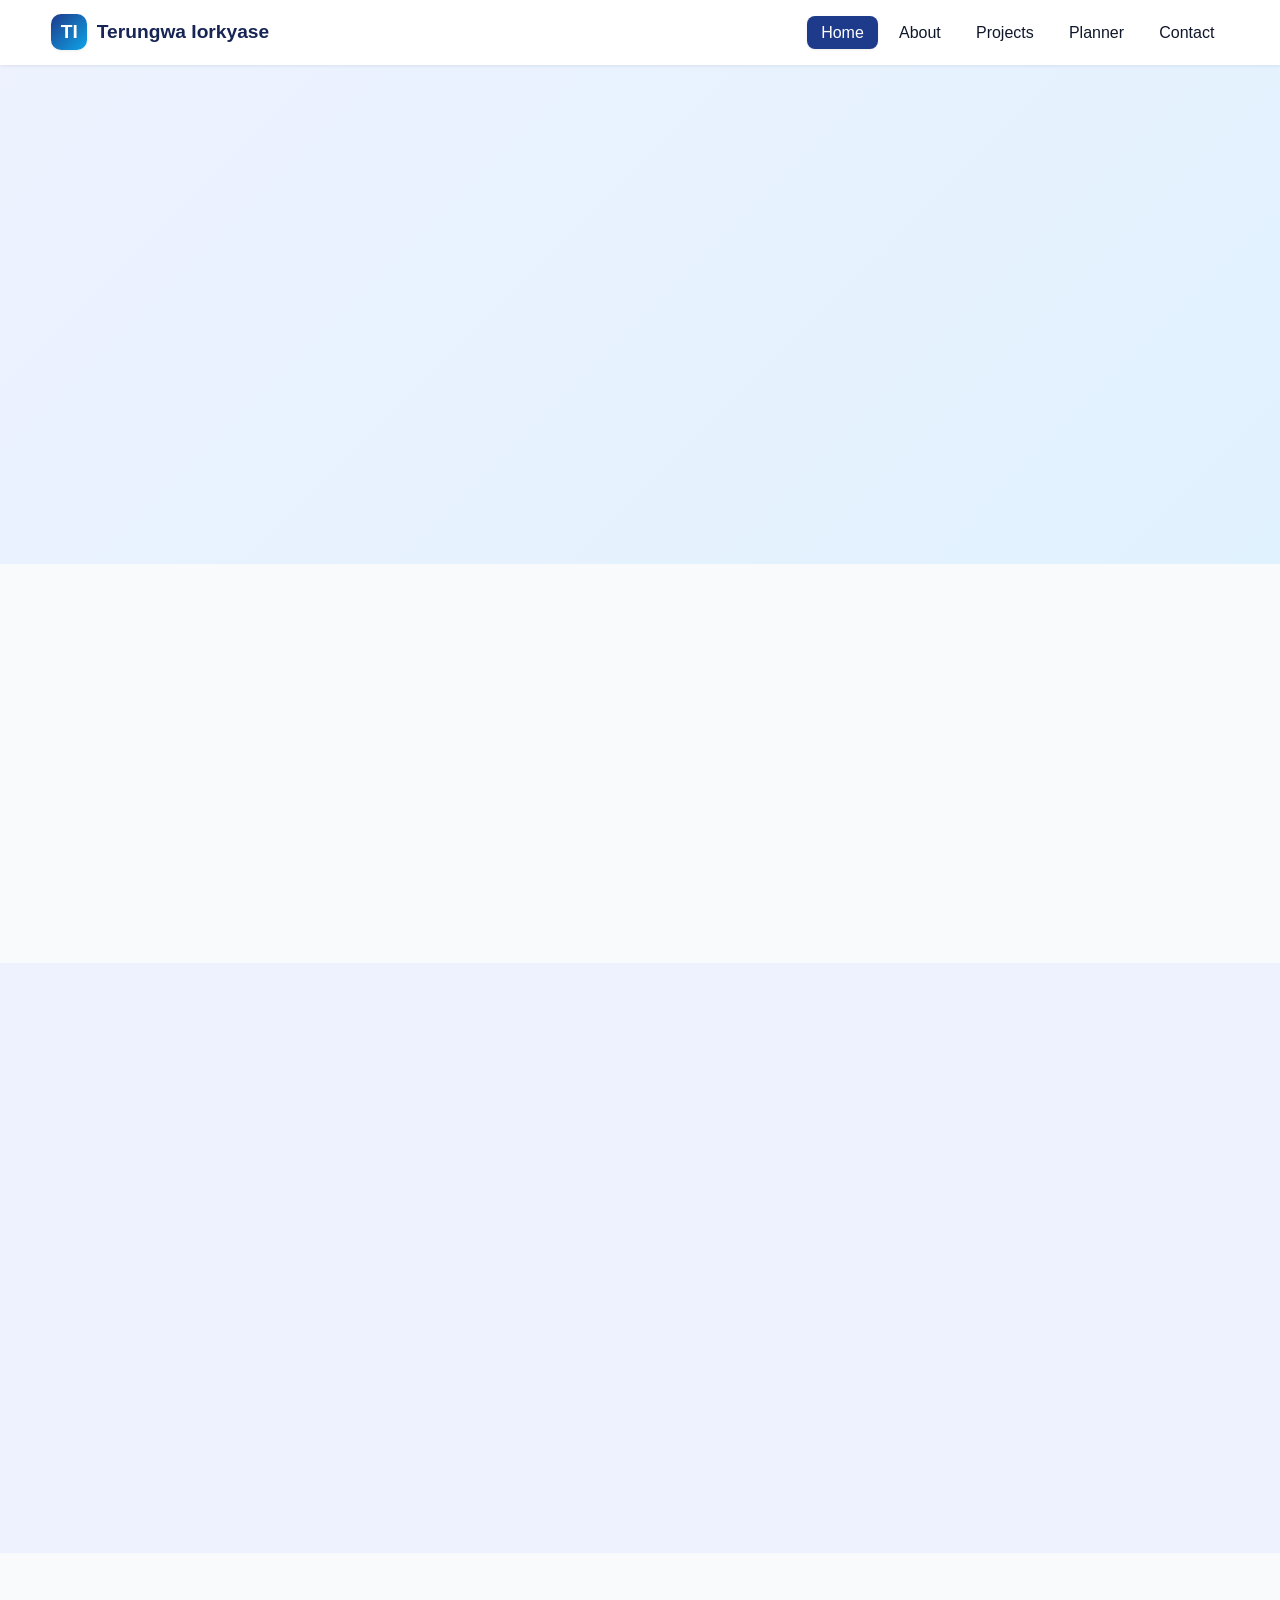
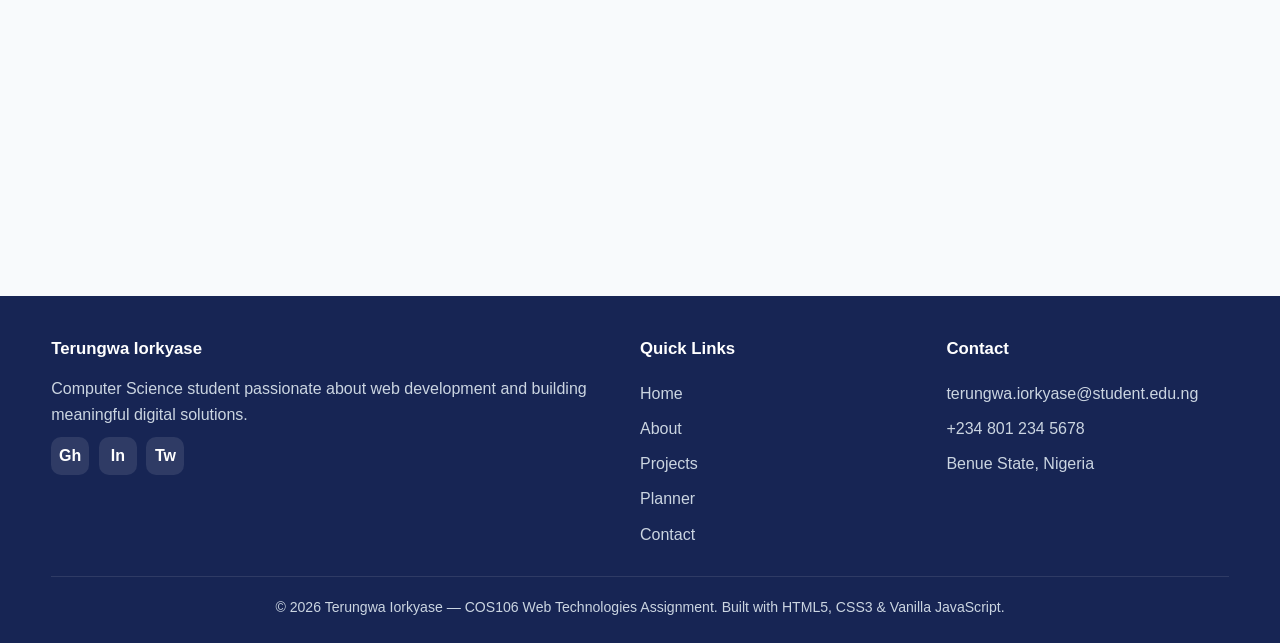
==== index.html @ dc90dcbd "Create homepage layout" ====
<!DOCTYPE html>
<html lang="en">
<head>
  <meta charset="UTF-8" />
  <meta name="viewport" content="width=device-width, initial-scale=1.0" />
  <meta name="description" content="Student Portfolio of Terungwa Iorkyase - Computer Science student, COS106 Web Technologies." />
  <title>Terungwa Iorkyase | Student Portfolio</title>
  <link rel="stylesheet" href="css/style.css" />
</head>
<body>

  <!-- ===== Site Header & Navigation ===== -->
  <header class="site-header">
    <div class="container">
      <nav class="nav" aria-label="Main navigation">
        <a href="index.html" class="brand">
          <span class="logo-dot">TI</span>
          <span>Terungwa Iorkyase</span>
        </a>
        <button class="nav-toggle" aria-label="Toggle navigation" aria-expanded="false">
          <span></span><span></span><span></span>
        </button>
        <ul class="nav-links" id="navLinks">
          <li><a href="index.html" class="active">Home</a></li>
          <li><a href="about.html">About</a></li>
          <li><a href="projects.html">Projects</a></li>
          <li><a href="planner.html">Planner</a></li>
          <li><a href="contact.html">Contact</a></li>
        </ul>
      </nav>
    </div>
  </header>

  <main>

    <!-- ===== Hero Section ===== -->
    <section class="hero">
      <div class="container">
        <div class="hero-blob"></div>
        <div class="hero-grid">

          <!-- Hero Text -->
          <div class="hero-text fade-in">
            <span class="role">Computer Science Student &bull; COS106 Web Technologies</span>
            <h1>Hi, I'm Terungwa Iorkyase</h1>
            <p>
              A dedicated Computer Science student with a passion for web development
              and problem-solving. I am committed to building clean, accessible
              digital experiences and growing my skills one line of code at a time.
            </p>
            <div class="hero-actions">
              <a href="projects.html" class="btn btn-primary">View Projects</a>
              <a href="contact.html" class="btn btn-outline">Get in Touch</a>
            </div>
            <!-- Skills chips preview -->
            <div class="skills-preview">
              <span class="chip">HTML5</span>
              <span class="chip">CSS3</span>
              <span class="chip">JavaScript</span>
              <span class="chip">Python</span>
              <span class="chip">C Programming</span>
              <span class="chip">MS Office</span>
            </div>
          </div>

          <!-- Hero Photo -->
          <div class="hero-photo fade-in">
            <div class="photo-frame">
              <!--
                PHOTO INSTRUCTION:
                Copy your photo (IMG-20260718-WA0040.jpg) into the images/ folder
                and rename it to student.jpeg to display it here.
              -->
              <img src="images/student.jpeg" alt="Portrait photograph of Terungwa Iorkyase" />
            </div>
          </div>

        </div>
      </div>
    </section>

    <!-- ===== Academic Statistics ===== -->
    <section class="section">
      <div class="container">
        <h2 class="section-title fade-in">Academic Snapshot</h2>
        <p class="section-subtitle fade-in">A quick look at my academic progress</p>
        <div class="stats-grid">
          <article class="stat-card fade-in">
            <span class="stat-num">200</span>
            <span class="stat-label">Current Level</span>
          </article>
          <article class="stat-card fade-in">
            <span class="stat-num">3</span>
            <span class="stat-label">Sample Projects</span>
          </article>
          <article class="stat-card fade-in">
            <span class="stat-num">2</span>
            <span class="stat-label">Years of Study</span>
          </article>
          <article class="stat-card fade-in">
            <span class="stat-num">A</span>
            <span class="stat-label">COS106 Target Grade</span>
          </article>
        </div>
      </div>
    </section>

    <!-- ===== Featured Sample Project ===== -->
    <section class="section" style="background:#eef2ff;">
      <div class="container">
        <h2 class="section-title fade-in">Featured Sample Project</h2>
        <p class="section-subtitle fade-in">A sample project built to demonstrate my web development skills</p>
        <article class="featured fade-in">
          <img src="images/course-planner.jpeg" alt="Course Planner screenshot" />
          <div>
            <h3>Course Planner</h3>
            <p>
              A sample web-based system designed to allow students to organize their courses,
              assignments, and study schedules. The system
            </p>
              calculates totals, grade points and prints a clean result summary.
              Built as a learning project using only HTML, CSS and JavaScript.
            </p>
            <div class="tech-tags">
              <span>HTML5</span><span>CSS3</span><span>JavaScript</span>
            </div>
            <div class="project-actions">
              <a href="#" class="btn btn-primary">Live Demo</a>
              <a href="#" class="btn btn-outline">GitHub</a>
            </div>
          </div>
        </article>
      </div>
    </section>

    <!-- ===== Inspirational Quote ===== -->
    <section class="section">
      <div class="container">
        <blockquote class="quote fade-in">
          <p>The best way to predict the future is to create it.</p>
          <span>- Abraham Lincoln</span>
        </blockquote>
      </div>
    </section>

  </main>

  <!-- ===== Footer ===== -->
  <footer class="site-footer">
    <div class="container">
      <div class="footer-grid">
        <div class="footer-col">
          <h4>Terungwa Iorkyase</h4>
          <p>Computer Science student passionate about web development and building meaningful digital solutions.</p>
          <div class="social-links">
            <a href="#" aria-label="GitHub">Gh</a>
            <a href="#" aria-label="LinkedIn">In</a>
            <a href="#" aria-label="Twitter">Tw</a>
          </div>
        </div>
        <div class="footer-col">
          <h4>Quick Links</h4>
          <a href="index.html">Home</a>
          <a href="about.html">About</a>
          <a href="projects.html">Projects</a>
          <a href="planner.html">Planner</a>
          <a href="contact.html">Contact</a>
        </div>
        <div class="footer-col">
          <h4>Contact</h4>
          <a href="mailto:terungwa.iorkyase@student.edu.ng">terungwa.iorkyase@student.edu.ng</a>
          <a href="tel:+2348012345678">+234 801 234 5678</a>
          <a href="#">Benue State, Nigeria</a>
        </div>
      </div>
      <div class="footer-bottom">
        &copy; 2026 Terungwa Iorkyase &mdash; COS106 Web Technologies Assignment.
        Built with HTML5, CSS3 &amp; Vanilla JavaScript.
      </div>
    </div>
  </footer>

  <button class="back-top" aria-label="Back to top">&uarr;</button>
  <script src="js/animation.js"></script>
</body>
</html>
---- css/style.css ----
/* =========================================================
   Student Portfolio & Academic Management - Stylesheet
   COS106 Web Technologies Practical Assignment
   Mobile-first | Flexbox | Grid | CSS Variables
   ========================================================= */

/* ---------- CSS Variables ---------- */
:root {
  --primary: #1e3a8a;
  --primary-dark: #172554;
  --primary-light: #3b82f6;
  --secondary: #0ea5e9;
  --accent: #f59e0b;
  --success: #16a34a;
  --warning: #f59e0b;
  --error: #dc2626;
  --bg: #f8fafc;
  --surface: #ffffff;
  --text: #0f172a;
  --text-muted: #64748b;
  --border: #e2e8f0;
  --shadow-sm: 0 1px 3px rgba(15, 23, 42, 0.08);
  --shadow-md: 0 4px 12px rgba(15, 23, 42, 0.10);
  --shadow-lg: 0 12px 32px rgba(15, 23, 42, 0.14);
  --radius-sm: 8px;
  --radius-md: 14px;
  --radius-lg: 22px;
  --transition: 0.3s ease;
  --font: "Segoe UI", Tahoma, Arial, sans-serif;
  --max-width: 1180px;
}

/* ---------- Reset ---------- */
* {
  margin: 0;
  padding: 0;
  box-sizing: border-box;
}

html {
  scroll-behavior: smooth;
}

body {
  font-family: var(--font);
  color: var(--text);
  background: var(--bg);
  line-height: 1.6;
  overflow-x: hidden;
}

a {
  text-decoration: none;
  color: inherit;
}

ul {
  list-style: none;
}

img {
  max-width: 100%;
  display: block;
}

/* ---------- Layout helpers ---------- */
.container {
  width: 92%;
  max-width: var(--max-width);
  margin: 0 auto;
}

.section {
  padding: 4rem 0;
}

.section-title {
  font-size: 1.9rem;
  color: var(--primary-dark);
  text-align: center;
  margin-bottom: 0.5rem;
  position: relative;
}

.section-subtitle {
  text-align: center;
  color: var(--text-muted);
  margin-bottom: 2.5rem;
}

.section-title::after {
  content: "";
  display: block;
  width: 60px;
  height: 4px;
  background: var(--accent);
  margin: 0.6rem auto 0;
  border-radius: 4px;
}

/* ---------- Header & Navigation ---------- */
.site-header {
  position: sticky;
  top: 0;
  z-index: 100;
  background: rgba(255, 255, 255, 0.92);
  backdrop-filter: blur(10px);
  box-shadow: var(--shadow-sm);
}

.nav {
  display: flex;
  align-items: center;
  justify-content: space-between;
  padding: 0.9rem 0;
}

.brand {
  display: flex;
  align-items: center;
  gap: 0.6rem;
  font-weight: 700;
  font-size: 1.2rem;
  color: var(--primary-dark);
}

.brand .logo-dot {
  width: 36px;
  height: 36px;
  border-radius: 10px;
  background: linear-gradient(135deg, var(--primary), var(--secondary));
  display: grid;
  place-items: center;
  color: #fff;
  font-weight: 800;
  box-shadow: var(--shadow-sm);
}

.nav-links {
  display: flex;
  gap: 0.4rem;
  align-items: center;
}

.nav-links a {
  padding: 0.5rem 0.9rem;
  border-radius: var(--radius-sm);
  font-weight: 500;
  color: var(--text);
  transition: var(--transition);
}

.nav-links a:hover {
  background: var(--primary);
  color: #fff;
}

.nav-links a.active {
  background: var(--primary);
  color: #fff;
  box-shadow: var(--shadow-sm);
}

.nav-toggle {
  display: none;
  flex-direction: column;
  gap: 5px;
  background: none;
  border: none;
  cursor: pointer;
  padding: 6px;
}

.nav-toggle span {
  width: 26px;
  height: 3px;
  background: var(--primary-dark);
  border-radius: 3px;
  transition: var(--transition);
}

/* ---------- Buttons ---------- */
.btn {
  display: inline-flex;
  align-items: center;
  gap: 0.5rem;
  padding: 0.75rem 1.4rem;
  border-radius: var(--radius-sm);
  font-weight: 600;
  border: 2px solid transparent;
  cursor: pointer;
  transition: var(--transition);
  font-size: 0.95rem;
}

.btn-primary {
  background: var(--primary);
  color: #fff;
  box-shadow: var(--shadow-sm);
}

.btn-primary:hover {
  background: var(--primary-dark);
  transform: translateY(-2px);
  box-shadow: var(--shadow-md);
}

.btn-outline {
  background: transparent;
  border-color: var(--primary);
  color: var(--primary);
}

.btn-outline:hover {
  background: var(--primary);
  color: #fff;
  transform: translateY(-2px);
}

.btn-accent {
  background: var(--accent);
  color: #fff;
}

.btn-accent:hover {
  background: #d97706;
  transform: translateY(-2px);
}

.btn-ghost {
  background: transparent;
  color: var(--text-muted);
  border-color: var(--border);
}

.btn-ghost:hover {
  background: var(--surface);
  color: var(--primary);
}

/* ---------- Hero ---------- */
.hero {
  position: relative;
  padding: 4rem 0 3rem;
  background: linear-gradient(135deg, #eef2ff 0%, #e0f2fe 100%);
  overflow: hidden;
}

.hero-grid {
  display: grid;
  grid-template-columns: 1fr;
  gap: 2.5rem;
  align-items: center;
}

.hero-text h1 {
  font-size: 2.4rem;
  line-height: 1.15;
  color: var(--primary-dark);
  margin-bottom: 0.6rem;
}

.hero-text .role {
  color: var(--secondary);
  font-weight: 600;
  font-size: 1.05rem;
  margin-bottom: 1rem;
  display: inline-block;
}

.hero-text p {
  color: var(--text-muted);
  margin-bottom: 1.6rem;
  max-width: 540px;
}

.hero-actions {
  display: flex;
  gap: 0.8rem;
  flex-wrap: wrap;
}

.hero-photo {
  justify-self: center;
  position: relative;
}

.hero-photo .photo-frame {
  width: 280px;
  height: 320px;
  border-radius: var(--radius-lg);
  background: linear-gradient(135deg, var(--primary), var(--secondary));
  padding: 6px;
  box-shadow: var(--shadow-lg);
  transform: rotate(-3deg);
  transition: var(--transition);
}

.hero-photo .photo-frame:hover {
  transform: rotate(0deg) scale(1.02);
}

.hero-photo .photo-frame img {
  width: 100%;
  height: 100%;
  object-fit: cover;
  object-position: top center;
  border-radius: calc(var(--radius-lg) - 6px);
}

.hero-blob {
  position: absolute;
  width: 320px;
  height: 320px;
  background: radial-gradient(circle, rgba(14, 165, 233, 0.25), transparent 70%);
  top: -40px;
  right: -60px;
  z-index: -1;
  filter: blur(20px);
}

/* ---------- Skills preview ---------- */
.skills-preview {
  display: flex;
  flex-wrap: wrap;
  gap: 0.6rem;
  margin-top: 1.4rem;
}

.chip {
  background: var(--surface);
  padding: 0.4rem 0.9rem;
  border-radius: 999px;
  font-size: 0.85rem;
  font-weight: 500;
  color: var(--primary-dark);
  box-shadow: var(--shadow-sm);
  border: 1px solid var(--border);
}

/* ---------- Stats cards ---------- */
.stats-grid {
  display: grid;
  grid-template-columns: repeat(auto-fit, minmax(160px, 1fr));
  gap: 1.2rem;
}

.stat-card {
  background: var(--surface);
  padding: 1.6rem 1.2rem;
  border-radius: var(--radius-md);
  text-align: center;
  box-shadow: var(--shadow-sm);
  border: 1px solid var(--border);
  transition: var(--transition);
}

.stat-card:hover {
  transform: translateY(-4px);
  box-shadow: var(--shadow-md);
}

.stat-card .stat-num {
  font-size: 2.2rem;
  font-weight: 800;
  color: var(--primary);
  display: block;
}

.stat-card .stat-label {
  color: var(--text-muted);
  font-size: 0.9rem;
  margin-top: 0.3rem;
}

/* ---------- Featured project ---------- */
.featured {
  display: grid;
  grid-template-columns: 1fr;
  gap: 2rem;
  align-items: center;
  background: var(--surface);
  padding: 2rem;
  border-radius: var(--radius-lg);
  box-shadow: var(--shadow-md);
  border: 1px solid var(--border);
}

.featured img {
  border-radius: var(--radius-md);
  width: 100%;
  height: 240px;
  object-fit: cover;
}

.featured h3 {
  color: var(--primary-dark);
  margin-bottom: 0.6rem;
}

.featured p {
  color: var(--text-muted);
  margin-bottom: 1rem;
}

/* ---------- Quote ---------- */
.quote {
  text-align: center;
  padding: 3rem 1rem;
  background: linear-gradient(135deg, var(--primary-dark), var(--primary));
  color: #fff;
  border-radius: var(--radius-lg);
  position: relative;
  overflow: hidden;
}

.quote::before {
  content: "\201C";
  position: absolute;
  top: -20px;
  left: 20px;
  font-size: 9rem;
  opacity: 0.15;
  font-family: Georgia, serif;
}

.quote p {
  font-size: 1.3rem;
  font-style: italic;
  max-width: 700px;
  margin: 0 auto 0.8rem;
}

.quote span {
  display: block;
  font-weight: 600;
  opacity: 0.85;
}

/* ---------- About page ---------- */
.about-grid {
  display: grid;
  grid-template-columns: 1fr;
  gap: 2rem;
}

.bio-card {
  background: var(--surface);
  padding: 2rem;
  border-radius: var(--radius-md);
  box-shadow: var(--shadow-sm);
  border: 1px solid var(--border);
}

.bio-card h3 {
  color: var(--primary-dark);
  margin-bottom: 0.8rem;
}

.bio-card p {
  color: var(--text-muted);
  margin-bottom: 0.8rem;
}

/* About profile photo */
.about-profile-photo {
  width: 180px;
  height: 200px;
  border-radius: var(--radius-md);
  overflow: hidden;
  margin: 0 auto 1.5rem;
  border: 4px solid var(--primary-light);
  box-shadow: var(--shadow-md);
}

.about-profile-photo img {
  width: 100%;
  height: 100%;
  object-fit: cover;
  object-position: top center;
}

/* Skills progress bars */
.skill {
  margin-bottom: 1rem;
}

.skill-head {
  display: flex;
  justify-content: space-between;
  margin-bottom: 0.35rem;
  font-weight: 500;
  font-size: 0.92rem;
}

.bar {
  height: 10px;
  background: var(--border);
  border-radius: 999px;
  overflow: hidden;
}

.bar-fill {
  height: 100%;
  background: linear-gradient(90deg, var(--primary), var(--secondary));
  border-radius: 999px;
  width: 0;
  transition: width 1.2s ease;
}

/* Timeline */
.timeline {
  position: relative;
  margin-top: 1.5rem;
  padding-left: 1.5rem;
  border-left: 3px solid var(--primary-light);
}

.timeline-item {
  position: relative;
  padding: 0 0 1.5rem 1.2rem;
}

.timeline-item::before {
  content: "";
  position: absolute;
  left: -1.65rem;
  top: 4px;
  width: 14px;
  height: 14px;
  background: var(--accent);
  border: 3px solid var(--surface);
  border-radius: 50%;
  box-shadow: var(--shadow-sm);
}

.timeline-item .year {
  font-weight: 700;
  color: var(--primary);
  font-size: 0.9rem;
}

.timeline-item h4 {
  margin: 0.2rem 0 0.3rem;
  color: var(--primary-dark);
}

.timeline-item p {
  color: var(--text-muted);
  font-size: 0.92rem;
}

/* Hobbies / interests lists */
.two-col {
  display: grid;
  grid-template-columns: 1fr;
  gap: 1.5rem;
}

.list-card {
  background: var(--surface);
  padding: 1.5rem;
  border-radius: var(--radius-md);
  box-shadow: var(--shadow-sm);
  border: 1px solid var(--border);
}

.list-card h3 {
  color: var(--primary-dark);
  margin-bottom: 0.8rem;
  font-size: 1.1rem;
}

.list-card ul li {
  padding: 0.4rem 0;
  color: var(--text-muted);
  border-bottom: 1px dashed var(--border);
  display: flex;
  align-items: center;
  gap: 0.5rem;
}

.list-card ul li:last-child {
  border-bottom: none;
}

.list-card ul li::before {
  content: "\25B8";
  color: var(--accent);
  font-weight: 800;
}

/* Table */
.table-wrap {
  overflow-x: auto;
  border-radius: var(--radius-md);
  box-shadow: var(--shadow-sm);
}

table {
  width: 100%;
  border-collapse: collapse;
  background: var(--surface);
}

th,
td {
  padding: 0.85rem 1rem;
  text-align: left;
  border-bottom: 1px solid var(--border);
}

th {
  background: var(--primary);
  color: #fff;
  font-weight: 600;
}

tr:hover td {
  background: #f1f5f9;
}

/* ---------- Projects page ---------- */
.projects-grid {
  display: grid;
  grid-template-columns: repeat(auto-fit, minmax(280px, 1fr));
  gap: 1.6rem;
}

.project-card {
  background: var(--surface);
  border-radius: var(--radius-md);
  overflow: hidden;
  box-shadow: var(--shadow-sm);
  border: 1px solid var(--border);
  transition: var(--transition);
  display: flex;
  flex-direction: column;
}

.project-card:hover {
  transform: translateY(-6px);
  box-shadow: var(--shadow-lg);
}

.project-card .thumb {
  height: 180px;
  overflow: hidden;
}

.project-card .thumb img {
  width: 100%;
  height: 100%;
  object-fit: cover;
  transition: transform 0.5s ease;
}

.project-card:hover .thumb img {
  transform: scale(1.08);
}

.project-card .body {
  padding: 1.2rem;
  display: flex;
  flex-direction: column;
  flex: 1;
}

.project-card h3 {
  color: var(--primary-dark);
  margin-bottom: 0.5rem;
}

.project-card p {
  color: var(--text-muted);
  font-size: 0.93rem;
  margin-bottom: 0.9rem;
  flex: 1;
}

/* Sample project badge */
.sample-badge {
  display: inline-block;
  background: #fef3c7;
  color: #b45309;
  font-size: 0.72rem;
  font-weight: 700;
  padding: 0.2rem 0.6rem;
  border-radius: 999px;
  margin-bottom: 0.5rem;
  text-transform: uppercase;
  letter-spacing: 0.05em;
}

.tech-tags {
  display: flex;
  flex-wrap: wrap;
  gap: 0.4rem;
  margin-bottom: 1rem;
}

.tech-tags span {
  background: #eef2ff;
  color: var(--primary);
  padding: 0.25rem 0.7rem;
  border-radius: 999px;
  font-size: 0.78rem;
  font-weight: 500;
}

.project-actions {
  display: flex;
  gap: 0.6rem;
}

.project-actions .btn {
  padding: 0.5rem 1rem;
  font-size: 0.85rem;
  flex: 1;
  justify-content: center;
}

/* ---------- Planner page ---------- */
.planner-stats {
  display: grid;
  grid-template-columns: repeat(auto-fit, minmax(140px, 1fr));
  gap: 1rem;
  margin-bottom: 2rem;
}

.planner-stat {
  background: var(--surface);
  padding: 1.2rem;
  border-radius: var(--radius-md);
  text-align: center;
  box-shadow: var(--shadow-sm);
  border: 1px solid var(--border);
}

.planner-stat .num {
  font-size: 2rem;
  font-weight: 800;
  color: var(--primary);
}

.planner-stat.pending .num {
  color: var(--warning);
}

.planner-stat.done .num {
  color: var(--success);
}

.planner-stat .label {
  color: var(--text-muted);
  font-size: 0.88rem;
}

.planner-form {
  display: flex;
  gap: 0.6rem;
  margin-bottom: 1.5rem;
  flex-wrap: wrap;
}

.planner-form input {
  flex: 1;
  min-width: 220px;
  padding: 0.75rem 1rem;
  border: 2px solid var(--border);
  border-radius: var(--radius-sm);
  font-size: 0.95rem;
  transition: var(--transition);
}

.planner-form input:focus {
  outline: none;
  border-color: var(--primary);
}

.planner-form select {
  padding: 0.75rem 1rem;
  border: 2px solid var(--border);
  border-radius: var(--radius-sm);
  background: var(--surface);
  font-size: 0.95rem;
  cursor: pointer;
}

.task-list {
  display: flex;
  flex-direction: column;
  gap: 0.7rem;
}

.task-item {
  display: flex;
  align-items: center;
  gap: 0.8rem;
  background: var(--surface);
  padding: 0.9rem 1.1rem;
  border-radius: var(--radius-sm);
  box-shadow: var(--shadow-sm);
  border: 1px solid var(--border);
  transition: var(--transition);
  animation: slideIn 0.3s ease;
}

.task-item:hover {
  box-shadow: var(--shadow-md);
}

.task-item input[type="checkbox"] {
  width: 20px;
  height: 20px;
  cursor: pointer;
  accent-color: var(--primary);
}

.task-item .task-text {
  flex: 1;
  font-size: 0.95rem;
}

.task-item.completed .task-text {
  text-decoration: line-through;
  color: var(--text-muted);
}

.task-item .priority-tag {
  font-size: 0.75rem;
  padding: 0.2rem 0.6rem;
  border-radius: 999px;
  font-weight: 600;
}

.priority-tag.high {
  background: #fee2e2;
  color: var(--error);
}

.priority-tag.medium {
  background: #fef3c7;
  color: #b45309;
}

.priority-tag.low {
  background: #dcfce7;
  color: var(--success);
}

.task-item .delete-btn {
  background: transparent;
  border: none;
  color: var(--error);
  cursor: pointer;
  font-size: 1.1rem;
  padding: 0.2rem 0.5rem;
  border-radius: var(--radius-sm);
  transition: var(--transition);
}

.task-item .delete-btn:hover {
  background: #fee2e2;
}

.empty-state {
  text-align: center;
  padding: 3rem 1rem;
  color: var(--text-muted);
}

.empty-state .icon {
  font-size: 3rem;
  margin-bottom: 0.8rem;
}

/* ---------- Contact page ---------- */
.contact-grid {
  display: grid;
  grid-template-columns: 1fr;
  gap: 2rem;
}

.contact-info {
  background: linear-gradient(135deg, var(--primary-dark), var(--primary));
  color: #fff;
  padding: 2rem;
  border-radius: var(--radius-md);
}

.contact-info h3 {
  margin-bottom: 1rem;
  font-size: 1.3rem;
}

.contact-info p {
  opacity: 0.9;
  margin-bottom: 1.4rem;
}

.contact-info ul li {
  padding: 0.6rem 0;
  display: flex;
  align-items: center;
  gap: 0.7rem;
  border-bottom: 1px solid rgba(255, 255, 255, 0.15);
}

.contact-info ul li:last-child {
  border-bottom: none;
}

.contact-info .ic {
  width: 32px;
  height: 32px;
  border-radius: 8px;
  background: rgba(255, 255, 255, 0.15);
  display: grid;
  place-items: center;
  font-weight: 700;
}

.contact-form {
  background: var(--surface);
  padding: 2rem;
  border-radius: var(--radius-md);
  box-shadow: var(--shadow-sm);
  border: 1px solid var(--border);
}

.form-group {
  margin-bottom: 1.1rem;
}

.form-group label {
  display: block;
  margin-bottom: 0.4rem;
  font-weight: 500;
  font-size: 0.92rem;
  color: var(--text);
}

.form-group input,
.form-group textarea,
.form-group select {
  width: 100%;
  padding: 0.75rem 1rem;
  border: 2px solid var(--border);
  border-radius: var(--radius-sm);
  font-size: 0.95rem;
  font-family: var(--font);
  transition: var(--transition);
}

.form-group input:focus,
.form-group textarea:focus {
  outline: none;
  border-color: var(--primary);
  box-shadow: 0 0 0 3px rgba(30, 58, 138, 0.1);
}

.form-group textarea {
  resize: vertical;
  min-height: 120px;
}

.form-group .error {
  color: var(--error);
  font-size: 0.82rem;
  margin-top: 0.3rem;
  display: none;
}

.form-group.invalid input,
.form-group.invalid textarea {
  border-color: var(--error);
}

.form-group.invalid .error {
  display: block;
}

.success-msg {
  background: #dcfce7;
  color: #166534;
  padding: 1rem 1.2rem;
  border-radius: var(--radius-sm);
  margin-bottom: 1rem;
  border: 1px solid #86efac;
  display: none;
  font-weight: 500;
}

.success-msg.show {
  display: block;
  animation: slideIn 0.4s ease;
}

/* ---------- Footer ---------- */
.site-footer {
  background: var(--primary-dark);
  color: #cbd5e1;
  padding: 2.5rem 0 1.5rem;
  margin-top: 3rem;
}

.footer-grid {
  display: grid;
  grid-template-columns: 1fr;
  gap: 1.5rem;
  margin-bottom: 1.5rem;
}

.footer-col h4 {
  color: #fff;
  margin-bottom: 0.8rem;
  font-size: 1.05rem;
}

.footer-col a {
  display: block;
  padding: 0.3rem 0;
  color: #cbd5e1;
  transition: var(--transition);
}

.footer-col a:hover {
  color: var(--accent);
  padding-left: 4px;
}

.footer-bottom {
  text-align: center;
  padding-top: 1.2rem;
  border-top: 1px solid rgba(255, 255, 255, 0.1);
  font-size: 0.88rem;
}

.social-links {
  display: flex;
  gap: 0.6rem;
  margin-top: 0.6rem;
}

.social-links a {
  width: 38px;
  height: 38px;
  border-radius: 10px;
  background: rgba(255, 255, 255, 0.1);
  display: grid;
  place-items: center;
  color: #fff;
  font-weight: 700;
  transition: var(--transition);
}

.social-links a:hover {
  background: var(--accent);
  transform: translateY(-2px);
}

/* ---------- Back to top button ---------- */
.back-top {
  position: fixed;
  bottom: 24px;
  right: 24px;
  width: 48px;
  height: 48px;
  border-radius: 50%;
  background: var(--primary);
  color: #fff;
  border: none;
  cursor: pointer;
  font-size: 1.3rem;
  box-shadow: var(--shadow-md);
  opacity: 0;
  visibility: hidden;
  transform: translateY(20px);
  transition: var(--transition);
  z-index: 90;
}

.back-top.show {
  opacity: 1;
  visibility: visible;
  transform: translateY(0);
}

.back-top:hover {
  background: var(--primary-dark);
  transform: translateY(-3px);
}

/* ---------- Animations ---------- */
@keyframes slideIn {
  from {
    opacity: 0;
    transform: translateY(10px);
  }
  to {
    opacity: 1;
    transform: translateY(0);
  }
}

.fade-in {
  opacity: 0;
  transform: translateY(30px);
  transition: opacity 0.7s ease, transform 0.7s ease;
}

.fade-in.visible {
  opacity: 1;
  transform: translateY(0);
}

/* ---------- Media Queries ---------- */
@media (min-width: 768px) {
  .hero-grid {
    grid-template-columns: 1.2fr 1fr;
  }
  .hero-text h1 {
    font-size: 3rem;
  }
  .featured {
    grid-template-columns: 1fr 1fr;
  }
  .about-grid {
    grid-template-columns: 1.5fr 1fr;
  }
  .two-col {
    grid-template-columns: 1fr 1fr;
  }
  .contact-grid {
    grid-template-columns: 1fr 1.4fr;
  }
  .footer-grid {
    grid-template-columns: 2fr 1fr 1fr;
  }
}

@media (max-width: 768px) {
  .nav-toggle {
    display: flex;
  }
  .nav-links {
    position: absolute;
    top: 100%;
    left: 0;
    right: 0;
    background: var(--surface);
    flex-direction: column;
    align-items: stretch;
    padding: 1rem;
    gap: 0.3rem;
    box-shadow: var(--shadow-md);
    transform: translateY(-120%);
    transition: var(--transition);
    visibility: hidden;
  }
  .nav-links.open {
    transform: translateY(0);
    visibility: visible;
  }
  .nav-links a {
    padding: 0.7rem 1rem;
  }
  .section-title {
    font-size: 1.6rem;
  }
}

@media (min-width: 1024px) {
  .hero-text h1 {
    font-size: 3.3rem;
  }
}
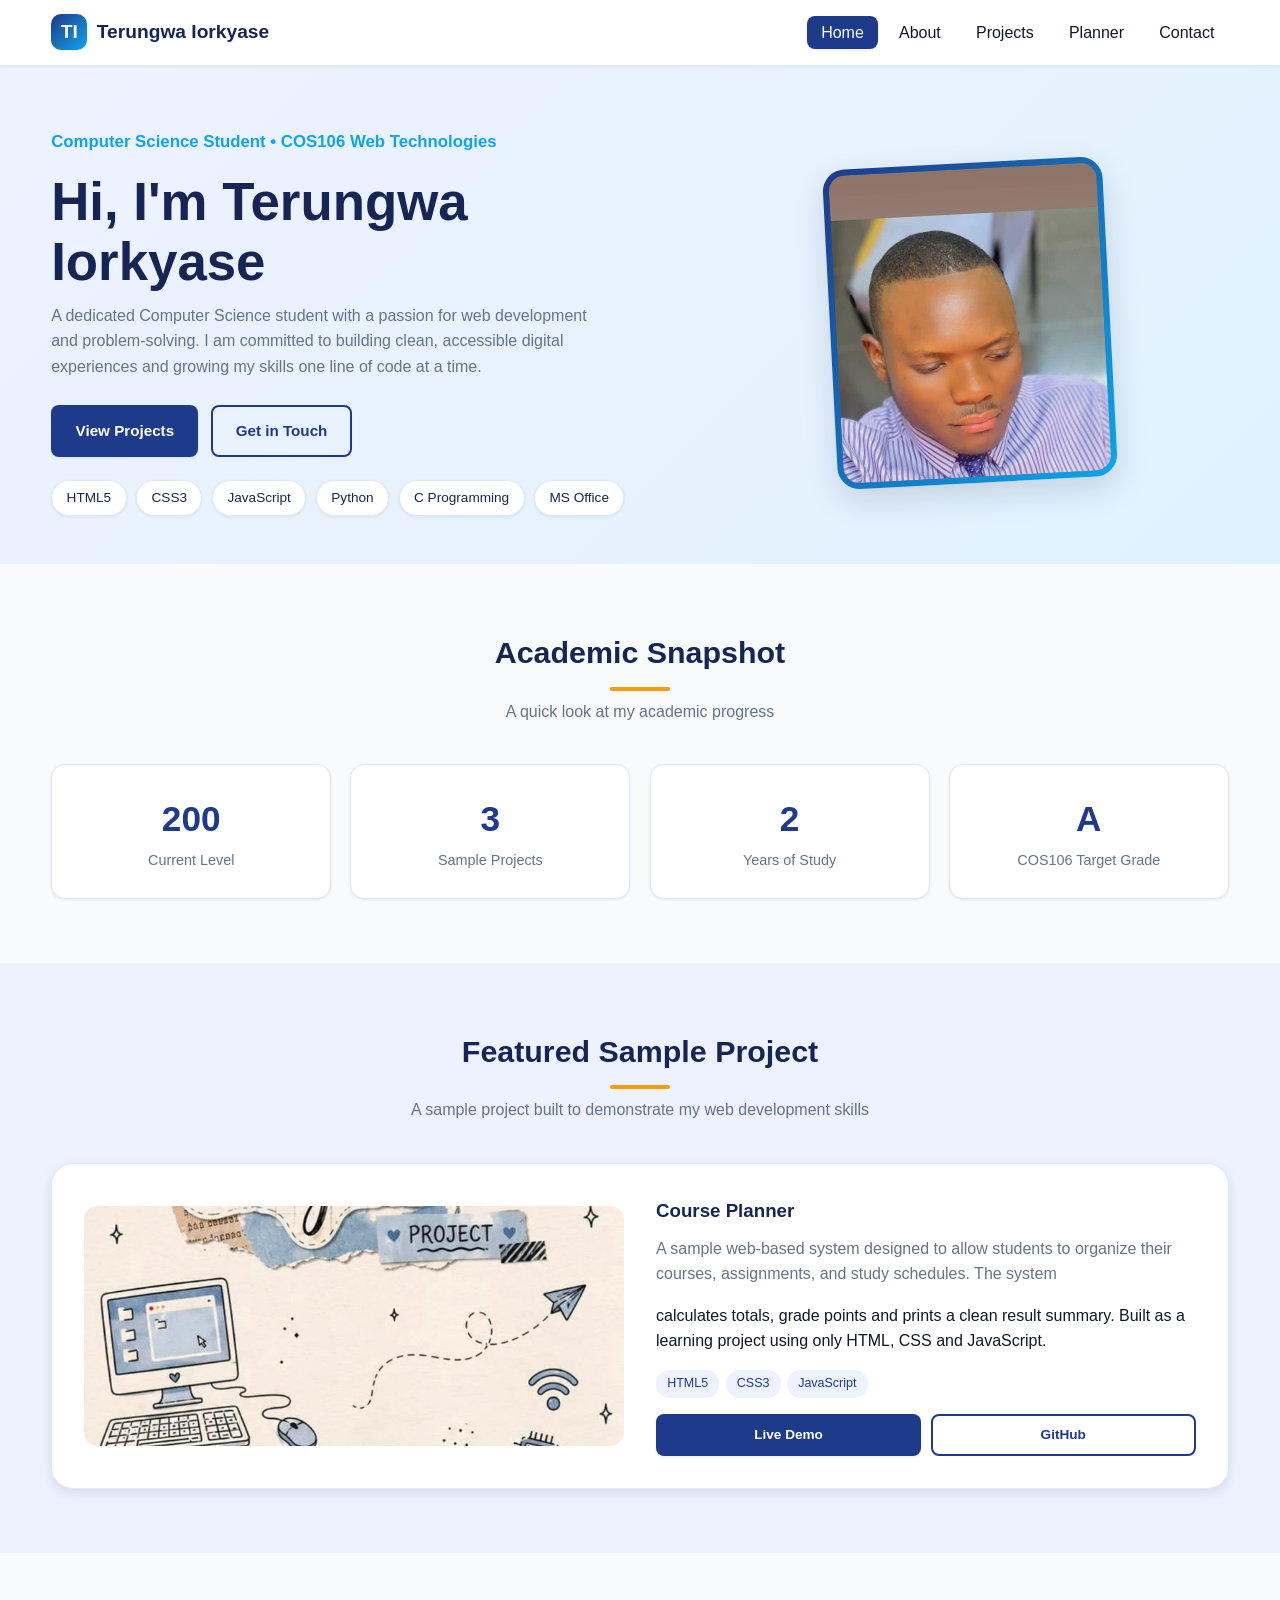
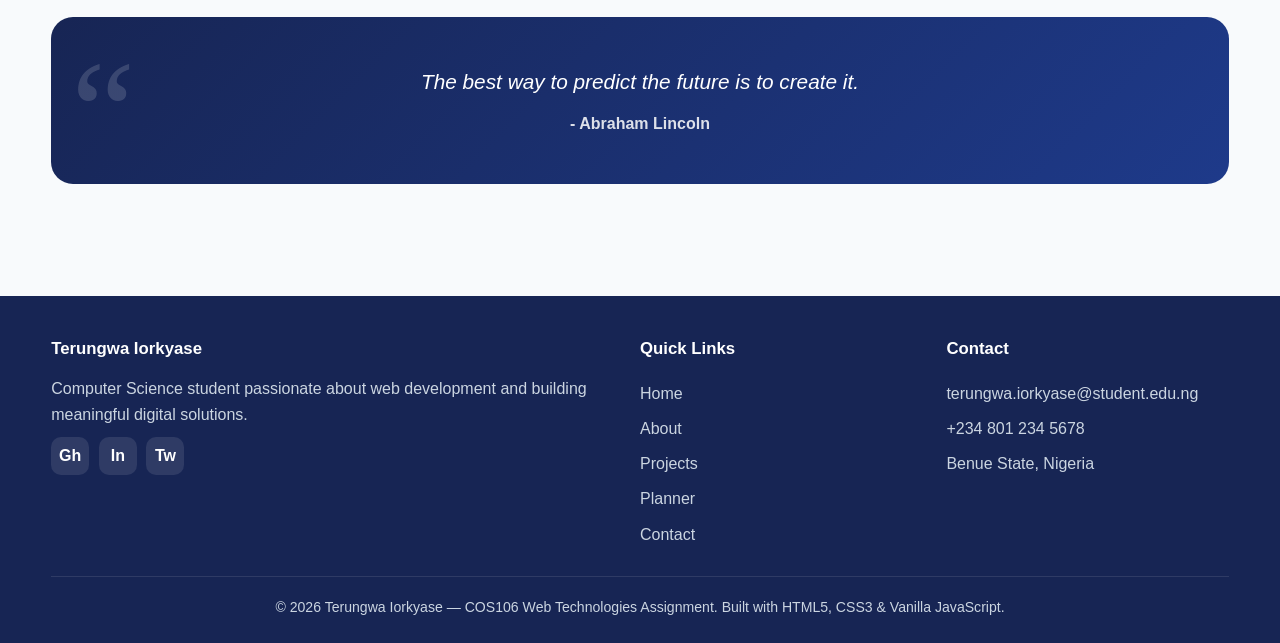
==== commit 672a6705: "Modify project structure and files" ====
--- a/index.html
+++ b/index.html
@@ -9,7 +9,7 @@
 </head>
 <body>
 
-  <!-- ===== Site Header & Navigation ===== -->
+  <!-- Header -->
   <header class="site-header">
     <div class="container">
       <nav class="nav" aria-label="Main navigation">
@@ -33,13 +33,12 @@
 
   <main>
 
-    <!-- ===== Hero Section ===== -->
+    <!-- Hero -->
     <section class="hero">
       <div class="container">
         <div class="hero-blob"></div>
         <div class="hero-grid">
 
-          <!-- Hero Text -->
           <div class="hero-text fade-in">
             <span class="role">Computer Science Student &bull; COS106 Web Technologies</span>
             <h1>Hi, I'm Terungwa Iorkyase</h1>
@@ -52,7 +51,6 @@
               <a href="projects.html" class="btn btn-primary">View Projects</a>
               <a href="contact.html" class="btn btn-outline">Get in Touch</a>
             </div>
-            <!-- Skills chips preview -->
             <div class="skills-preview">
               <span class="chip">HTML5</span>
               <span class="chip">CSS3</span>
@@ -63,14 +61,9 @@
             </div>
           </div>
 
-          <!-- Hero Photo -->
           <div class="hero-photo fade-in">
             <div class="photo-frame">
-              <!--
-                PHOTO INSTRUCTION:
-                Copy your photo (IMG-20260718-WA0040.jpg) into the images/ folder
-                and rename it to student.jpeg to display it here.
-              -->
+              <!-- Add your photo here as student.jpeg -->
               <img src="images/student.jpeg" alt="Portrait photograph of Terungwa Iorkyase" />
             </div>
           </div>
@@ -79,7 +72,7 @@
       </div>
     </section>
 
-    <!-- ===== Academic Statistics ===== -->
+    <!-- Stats -->
     <section class="section">
       <div class="container">
         <h2 class="section-title fade-in">Academic Snapshot</h2>
@@ -105,7 +98,7 @@
       </div>
     </section>
 
-    <!-- ===== Featured Sample Project ===== -->
+    <!-- Featured Project -->
     <section class="section" style="background:#eef2ff;">
       <div class="container">
         <h2 class="section-title fade-in">Featured Sample Project</h2>
@@ -133,7 +126,7 @@
       </div>
     </section>
 
-    <!-- ===== Inspirational Quote ===== -->
+    <!-- Quote -->
     <section class="section">
       <div class="container">
         <blockquote class="quote fade-in">
@@ -145,7 +138,7 @@
 
   </main>
 
-  <!-- ===== Footer ===== -->
+  <!-- Footer -->
   <footer class="site-footer">
     <div class="container">
       <div class="footer-grid">
--- a/css/style.css
+++ b/css/style.css
@@ -1,10 +1,5 @@
-/* =========================================================
-   Student Portfolio & Academic Management - Stylesheet
-   COS106 Web Technologies Practical Assignment
-   Mobile-first | Flexbox | Grid | CSS Variables
-   ========================================================= */
-
-/* ---------- CSS Variables ---------- */
+/* styles */
+
 :root {
   --primary: #1e3a8a;
   --primary-dark: #172554;
@@ -30,7 +25,6 @@
   --max-width: 1180px;
 }
 
-/* ---------- Reset ---------- */
 * {
   margin: 0;
   padding: 0;
@@ -63,7 +57,6 @@
   display: block;
 }
 
-/* ---------- Layout helpers ---------- */
 .container {
   width: 92%;
   max-width: var(--max-width);
@@ -98,7 +91,6 @@
   border-radius: 4px;
 }
 
-/* ---------- Header & Navigation ---------- */
 .site-header {
   position: sticky;
   top: 0;
@@ -179,7 +171,6 @@
   transition: var(--transition);
 }
 
-/* ---------- Buttons ---------- */
 .btn {
   display: inline-flex;
   align-items: center;
@@ -238,7 +229,6 @@
   color: var(--primary);
 }
 
-/* ---------- Hero ---------- */
 .hero {
   position: relative;
   padding: 4rem 0 3rem;
@@ -319,7 +309,6 @@
   filter: blur(20px);
 }
 
-/* ---------- Skills preview ---------- */
 .skills-preview {
   display: flex;
   flex-wrap: wrap;
@@ -338,7 +327,6 @@
   border: 1px solid var(--border);
 }
 
-/* ---------- Stats cards ---------- */
 .stats-grid {
   display: grid;
   grid-template-columns: repeat(auto-fit, minmax(160px, 1fr));
@@ -373,7 +361,6 @@
   margin-top: 0.3rem;
 }
 
-/* ---------- Featured project ---------- */
 .featured {
   display: grid;
   grid-template-columns: 1fr;
@@ -403,7 +390,6 @@
   margin-bottom: 1rem;
 }
 
-/* ---------- Quote ---------- */
 .quote {
   text-align: center;
   padding: 3rem 1rem;
@@ -437,7 +423,6 @@
   opacity: 0.85;
 }
 
-/* ---------- About page ---------- */
 .about-grid {
   display: grid;
   grid-template-columns: 1fr;
@@ -462,7 +447,6 @@
   margin-bottom: 0.8rem;
 }
 
-/* About profile photo */
 .about-profile-photo {
   width: 180px;
   height: 200px;
@@ -480,7 +464,6 @@
   object-position: top center;
 }
 
-/* Skills progress bars */
 .skill {
   margin-bottom: 1rem;
 }
@@ -508,7 +491,6 @@
   transition: width 1.2s ease;
 }
 
-/* Timeline */
 .timeline {
   position: relative;
   margin-top: 1.5rem;
@@ -550,7 +532,6 @@
   font-size: 0.92rem;
 }
 
-/* Hobbies / interests lists */
 .two-col {
   display: grid;
   grid-template-columns: 1fr;
@@ -590,7 +571,6 @@
   font-weight: 800;
 }
 
-/* Table */
 .table-wrap {
   overflow-x: auto;
   border-radius: var(--radius-md);
@@ -620,7 +600,6 @@
   background: #f1f5f9;
 }
 
-/* ---------- Projects page ---------- */
 .projects-grid {
   display: grid;
   grid-template-columns: repeat(auto-fit, minmax(280px, 1fr));
@@ -678,7 +657,6 @@
   flex: 1;
 }
 
-/* Sample project badge */
 .sample-badge {
   display: inline-block;
   background: #fef3c7;
@@ -720,7 +698,6 @@
   justify-content: center;
 }
 
-/* ---------- Planner page ---------- */
 .planner-stats {
   display: grid;
   grid-template-columns: repeat(auto-fit, minmax(140px, 1fr));
@@ -875,7 +852,6 @@
   margin-bottom: 0.8rem;
 }
 
-/* ---------- Contact page ---------- */
 .contact-grid {
   display: grid;
   grid-template-columns: 1fr;
@@ -997,7 +973,6 @@
   animation: slideIn 0.4s ease;
 }
 
-/* ---------- Footer ---------- */
 .site-footer {
   background: var(--primary-dark);
   color: #cbd5e1;
@@ -1060,7 +1035,6 @@
   transform: translateY(-2px);
 }
 
-/* ---------- Back to top button ---------- */
 .back-top {
   position: fixed;
   bottom: 24px;
@@ -1092,7 +1066,6 @@
   transform: translateY(-3px);
 }
 
-/* ---------- Animations ---------- */
 @keyframes slideIn {
   from {
     opacity: 0;
@@ -1115,7 +1088,6 @@
   transform: translateY(0);
 }
 
-/* ---------- Media Queries ---------- */
 @media (min-width: 768px) {
   .hero-grid {
     grid-template-columns: 1.2fr 1fr;
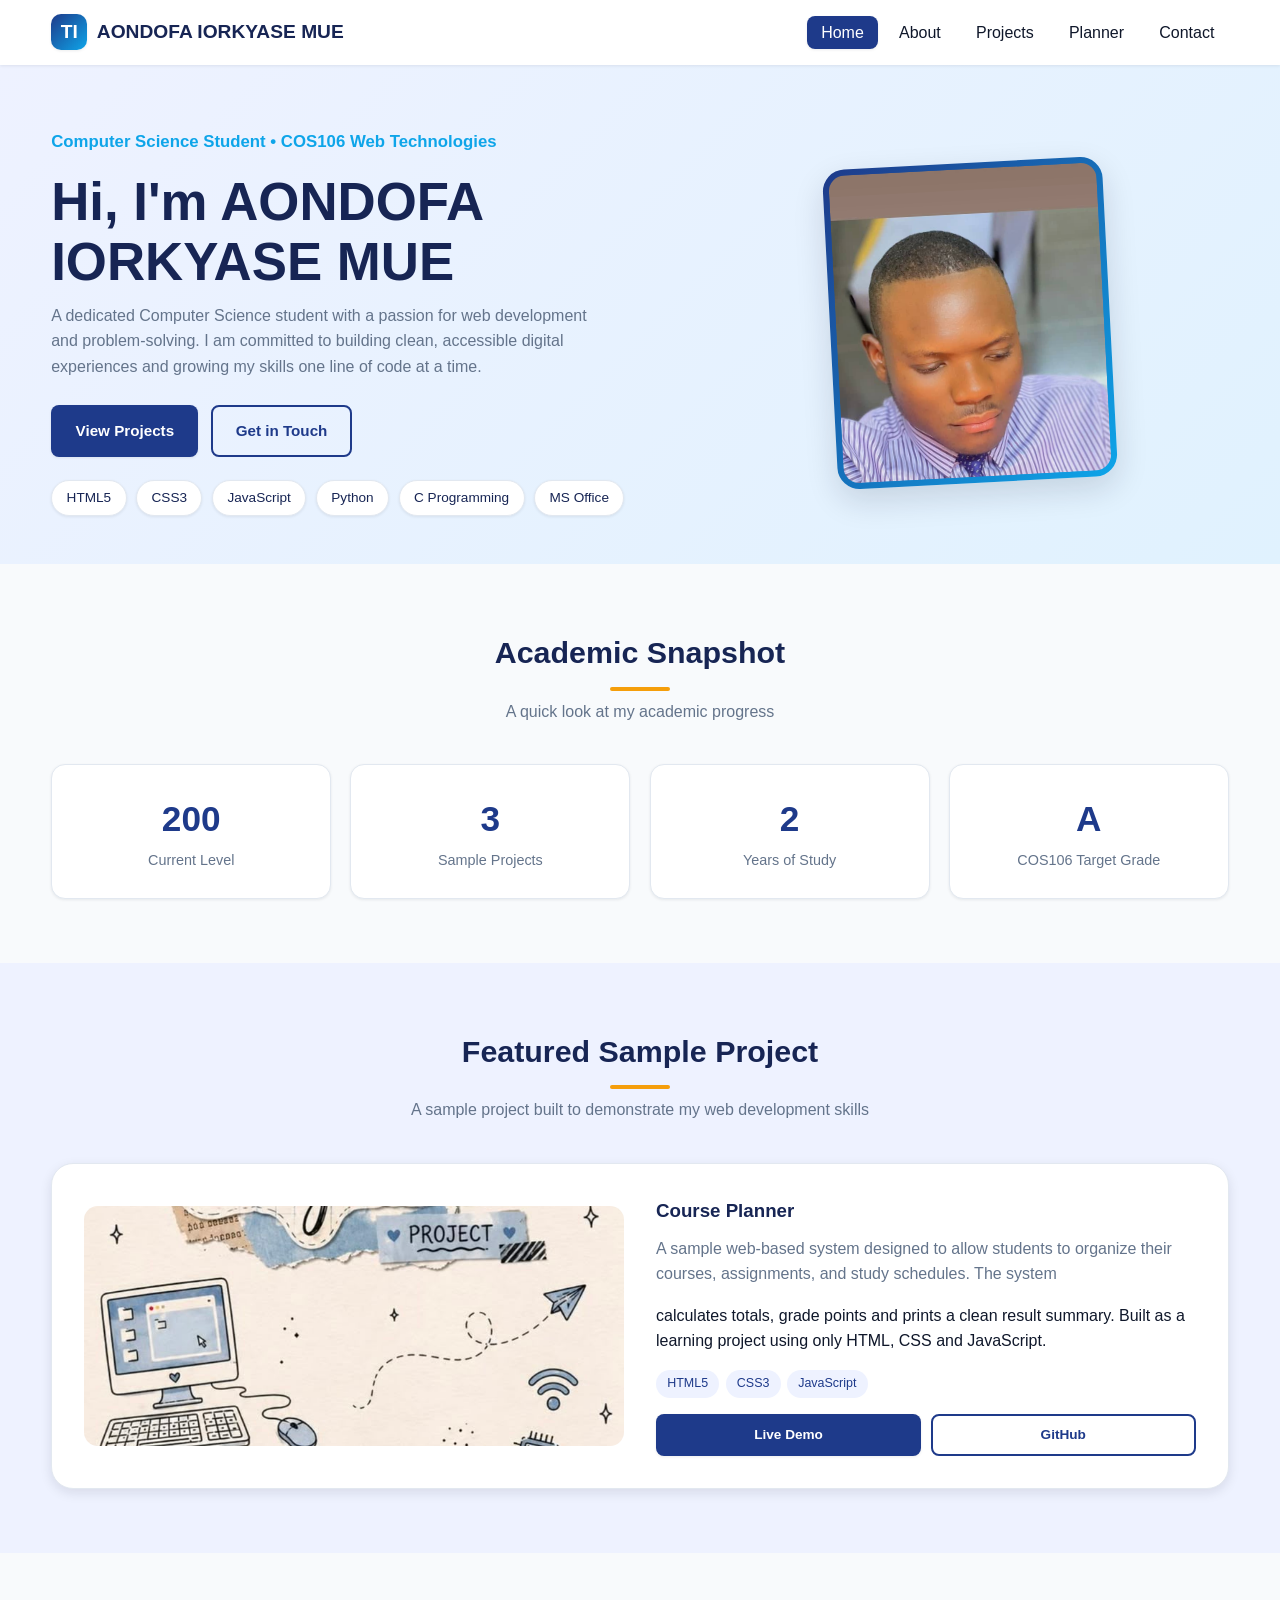
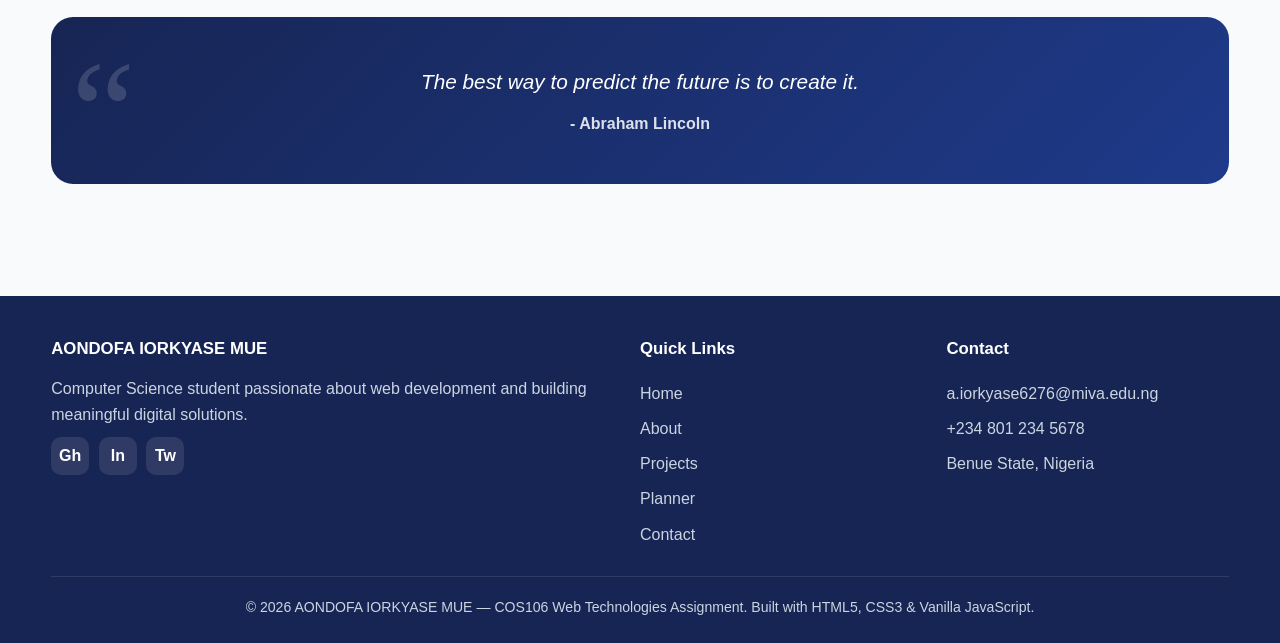
==== commit a3e88b36: "Update personal details across site" ====
--- a/index.html
+++ b/index.html
@@ -3,8 +3,8 @@
 <head>
   <meta charset="UTF-8" />
   <meta name="viewport" content="width=device-width, initial-scale=1.0" />
-  <meta name="description" content="Student Portfolio of Terungwa Iorkyase - Computer Science student, COS106 Web Technologies." />
-  <title>Terungwa Iorkyase | Student Portfolio</title>
+  <meta name="description" content="Student Portfolio of AONDOFA IORKYASE MUE - Computer Science student, COS106 Web Technologies." />
+  <title>AONDOFA IORKYASE MUE | Student Portfolio</title>
   <link rel="stylesheet" href="css/style.css" />
 </head>
 <body>
@@ -15,7 +15,7 @@
       <nav class="nav" aria-label="Main navigation">
         <a href="index.html" class="brand">
           <span class="logo-dot">TI</span>
-          <span>Terungwa Iorkyase</span>
+          <span>AONDOFA IORKYASE MUE</span>
         </a>
         <button class="nav-toggle" aria-label="Toggle navigation" aria-expanded="false">
           <span></span><span></span><span></span>
@@ -41,7 +41,7 @@
 
           <div class="hero-text fade-in">
             <span class="role">Computer Science Student &bull; COS106 Web Technologies</span>
-            <h1>Hi, I'm Terungwa Iorkyase</h1>
+            <h1>Hi, I'm AONDOFA IORKYASE MUE</h1>
             <p>
               A dedicated Computer Science student with a passion for web development
               and problem-solving. I am committed to building clean, accessible
@@ -64,7 +64,7 @@
           <div class="hero-photo fade-in">
             <div class="photo-frame">
               <!-- Add your photo here as student.jpeg -->
-              <img src="images/student.jpeg" alt="Portrait photograph of Terungwa Iorkyase" />
+              <img src="images/student.jpeg" alt="Portrait photograph of AONDOFA IORKYASE MUE" />
             </div>
           </div>
 
@@ -143,7 +143,7 @@
     <div class="container">
       <div class="footer-grid">
         <div class="footer-col">
-          <h4>Terungwa Iorkyase</h4>
+          <h4>AONDOFA IORKYASE MUE</h4>
           <p>Computer Science student passionate about web development and building meaningful digital solutions.</p>
           <div class="social-links">
             <a href="#" aria-label="GitHub">Gh</a>
@@ -161,13 +161,13 @@
         </div>
         <div class="footer-col">
           <h4>Contact</h4>
-          <a href="mailto:terungwa.iorkyase@student.edu.ng">terungwa.iorkyase@student.edu.ng</a>
+          <a href="mailto:a.iorkyase6276@miva.edu.ng">a.iorkyase6276@miva.edu.ng</a>
           <a href="tel:+2348012345678">+234 801 234 5678</a>
           <a href="#">Benue State, Nigeria</a>
         </div>
       </div>
       <div class="footer-bottom">
-        &copy; 2026 Terungwa Iorkyase &mdash; COS106 Web Technologies Assignment.
+        &copy; 2026 AONDOFA IORKYASE MUE &mdash; COS106 Web Technologies Assignment.
         Built with HTML5, CSS3 &amp; Vanilla JavaScript.
       </div>
     </div>
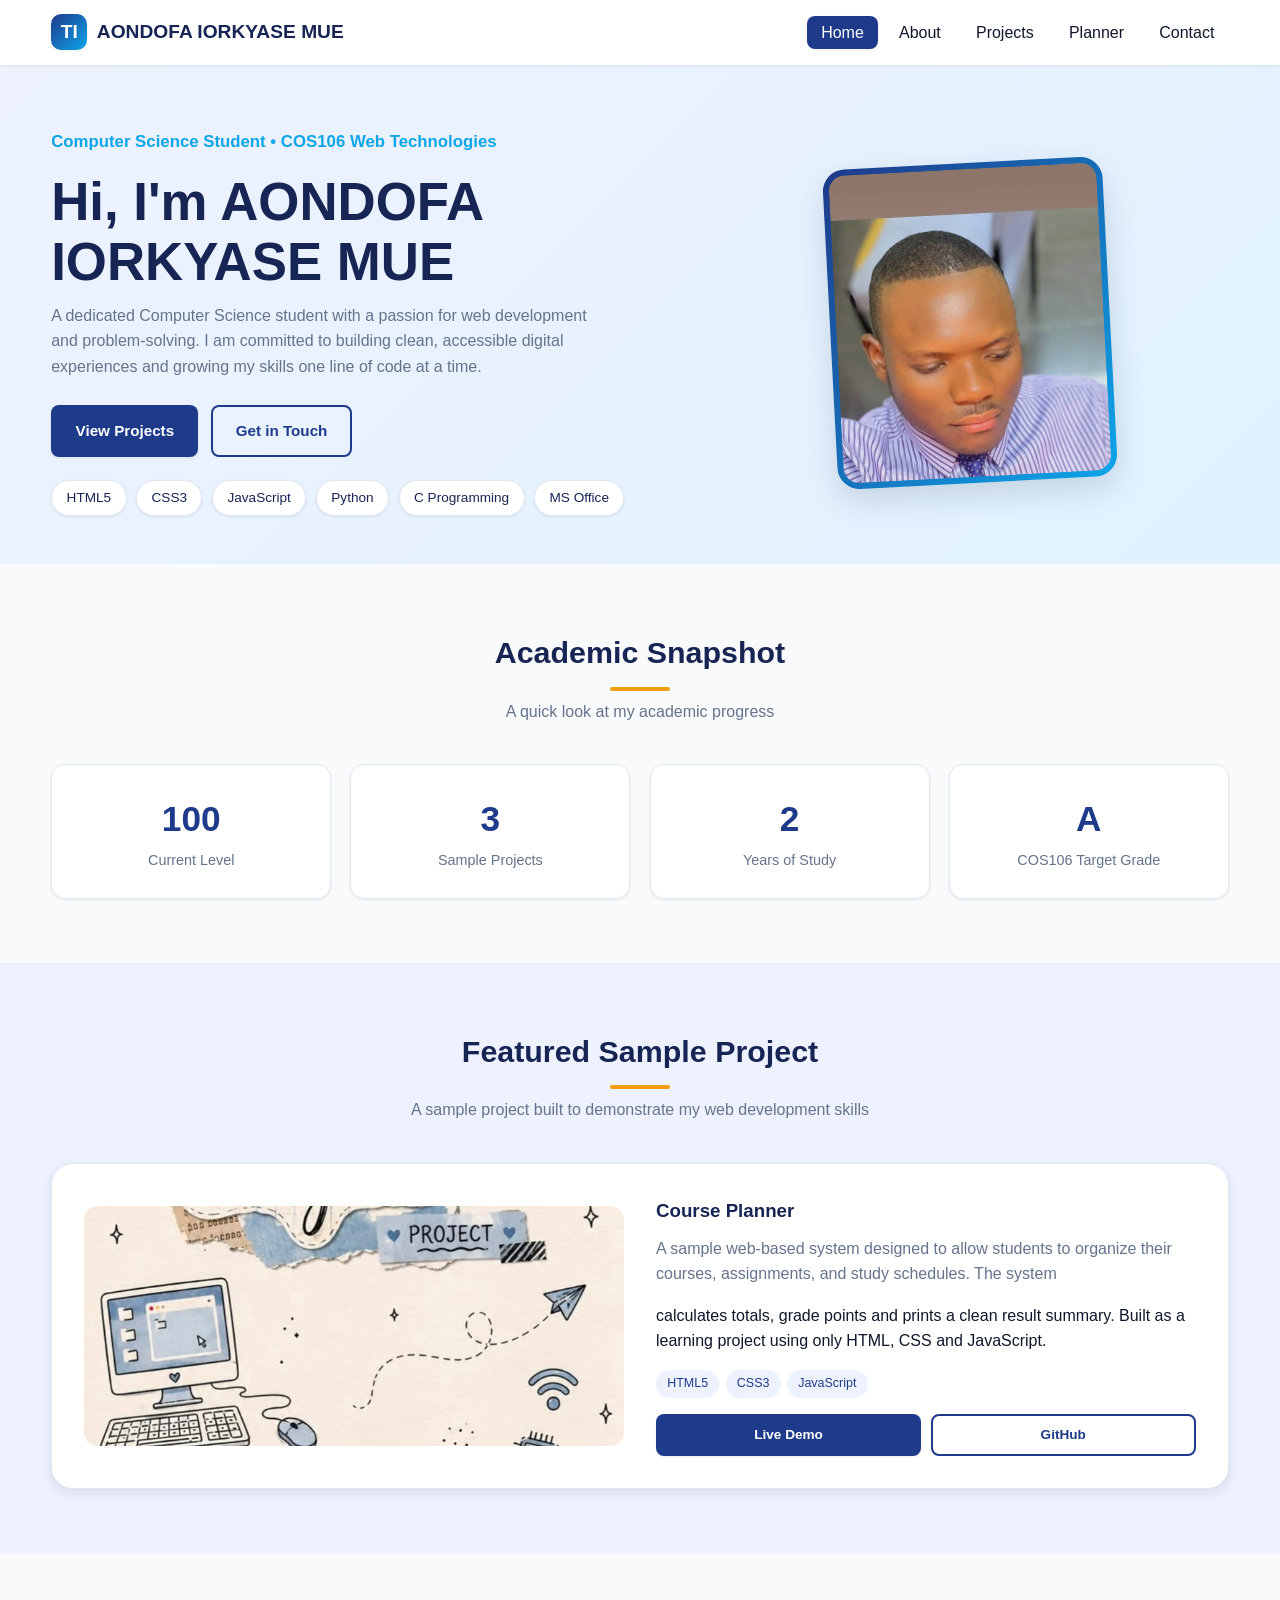
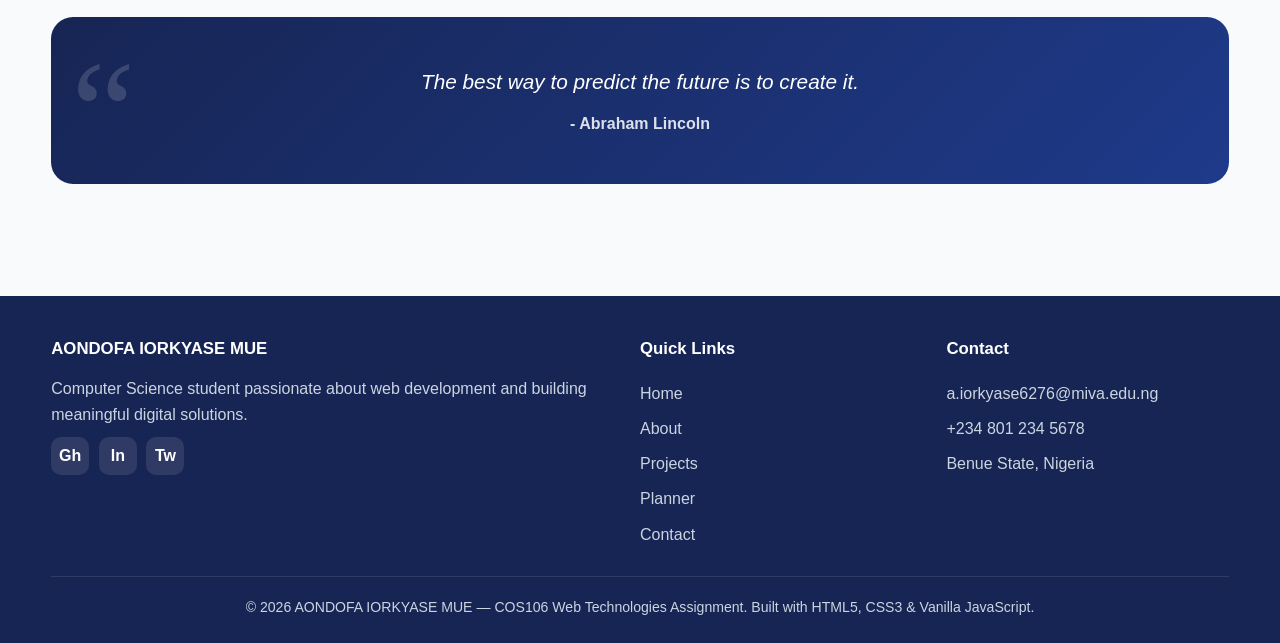
==== commit 6bfcd836: "Modify about page" ====
--- a/index.html
+++ b/index.html
@@ -79,7 +79,7 @@
         <p class="section-subtitle fade-in">A quick look at my academic progress</p>
         <div class="stats-grid">
           <article class="stat-card fade-in">
-            <span class="stat-num">200</span>
+            <span class="stat-num">100</span>
             <span class="stat-label">Current Level</span>
           </article>
           <article class="stat-card fade-in">
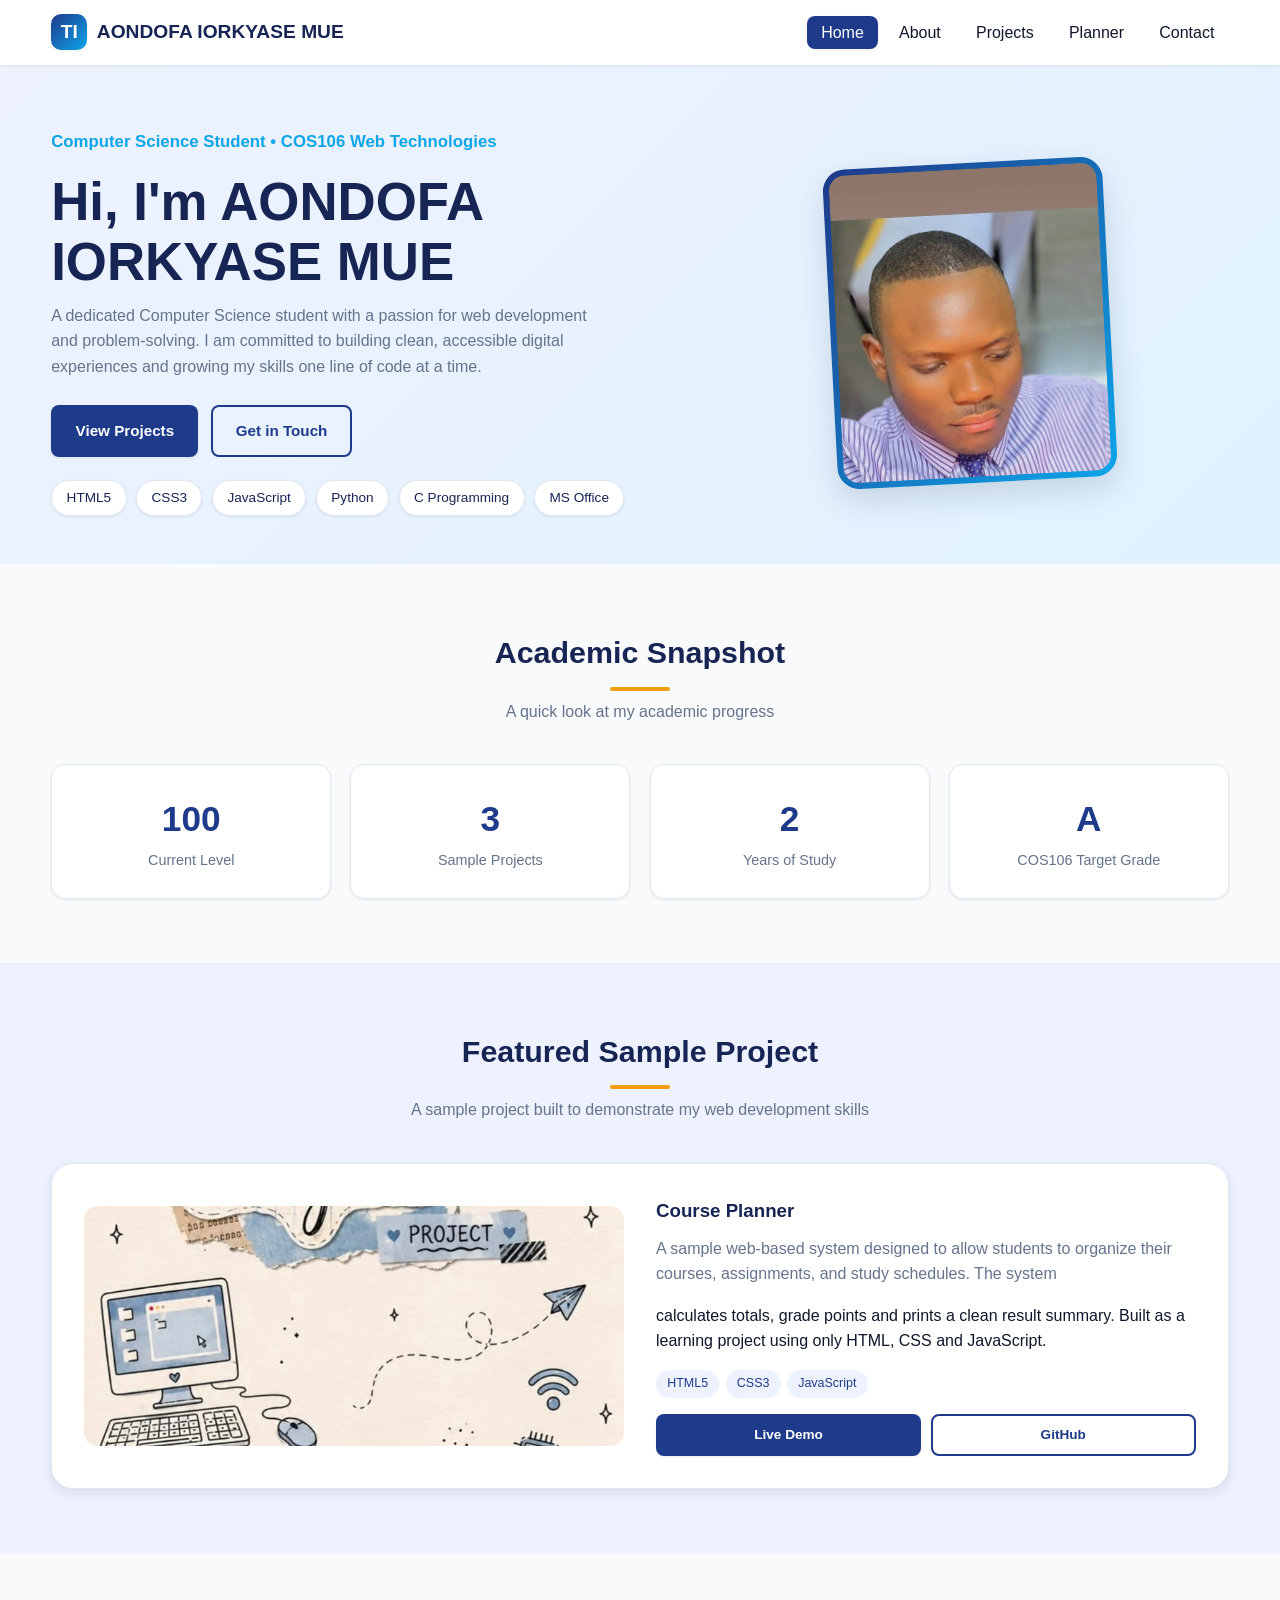
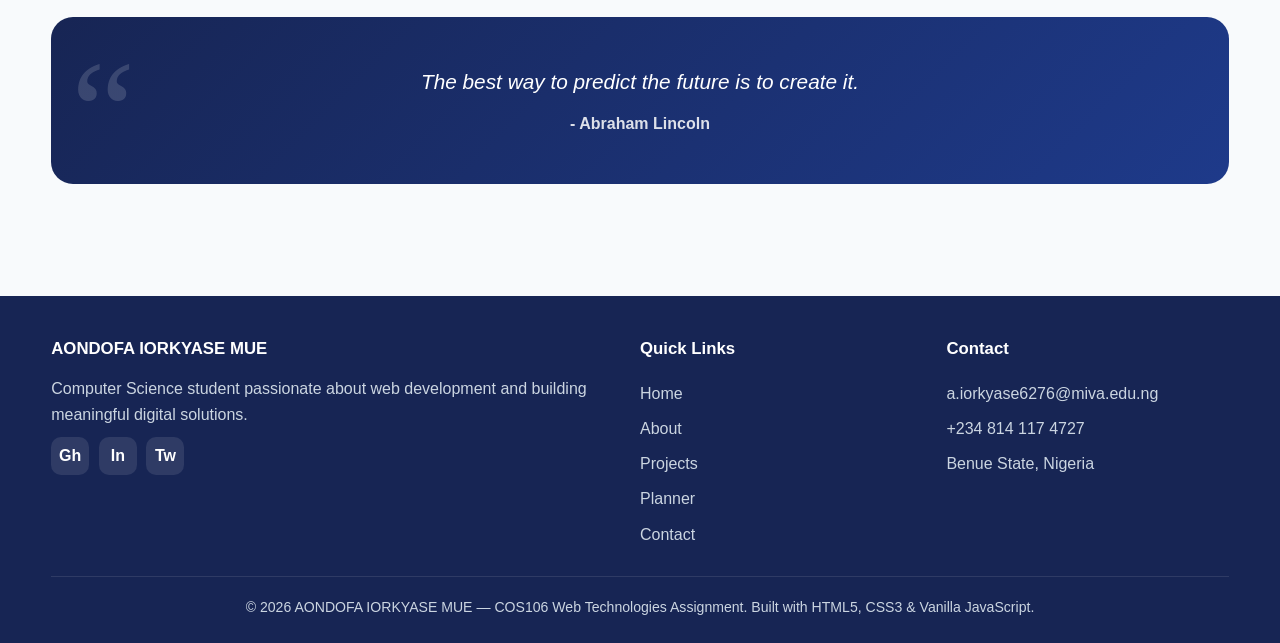
==== commit 4ca3cd3d: "Update contact details" ====
--- a/index.html
+++ b/index.html
@@ -162,7 +162,7 @@
         <div class="footer-col">
           <h4>Contact</h4>
           <a href="mailto:a.iorkyase6276@miva.edu.ng">a.iorkyase6276@miva.edu.ng</a>
-          <a href="tel:+2348012345678">+234 801 234 5678</a>
+          <a href="tel:+2348141174727">+234 814 117 4727</a>
           <a href="#">Benue State, Nigeria</a>
         </div>
       </div>
